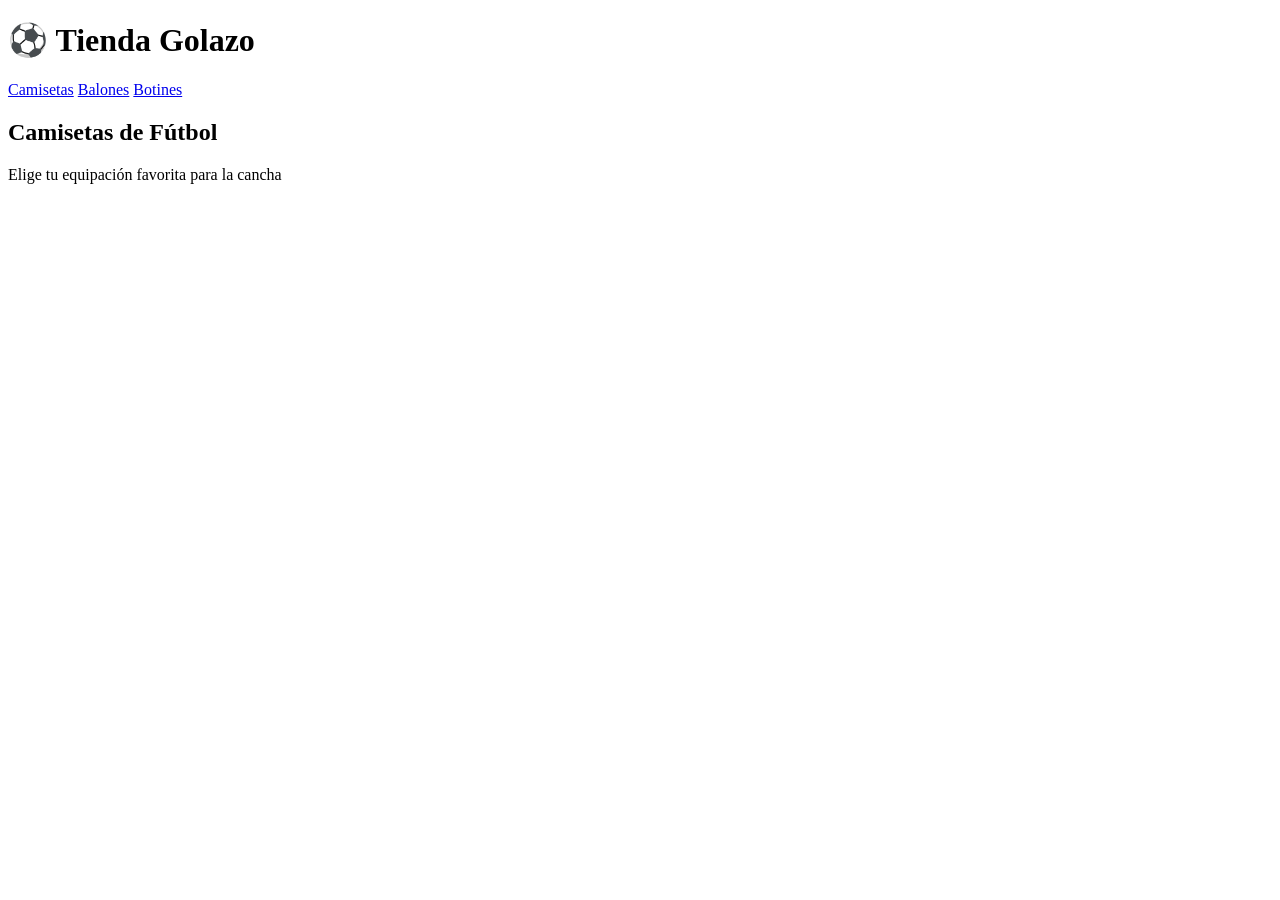
==== index.html @ 1a3caffe "inicio" ====
<!DOCTYPE html>
<html lang="es">
<head>
  <meta charset="UTF-8">
  <meta name="viewport" content="width=device-width, initial-scale=1.0">
  <title>Tienda Golazo - Camisetas</title>
  <link rel="stylesheet" href="style.css">
  <script src="app.js" defer></script>
</head>
<body>

  <!--barra denavegacion-->
  <header class="encabezado">
    <h1>⚽ Tienda Golazo</h1>
    <nav class="menu">
      <a href="index.html" class="activo">Camisetas</a>
      <a href="balones.html">Balones</a>
      <a href="botines.html">Botines</a>
    </nav>
  </header>

  <!--contenido principal:camisetas-->
  <main class="contenedor">
    <h2>Camisetas de Fútbol</h2>
    <p class="subtitulo">Elige tu equipación favorita para la cancha</p>
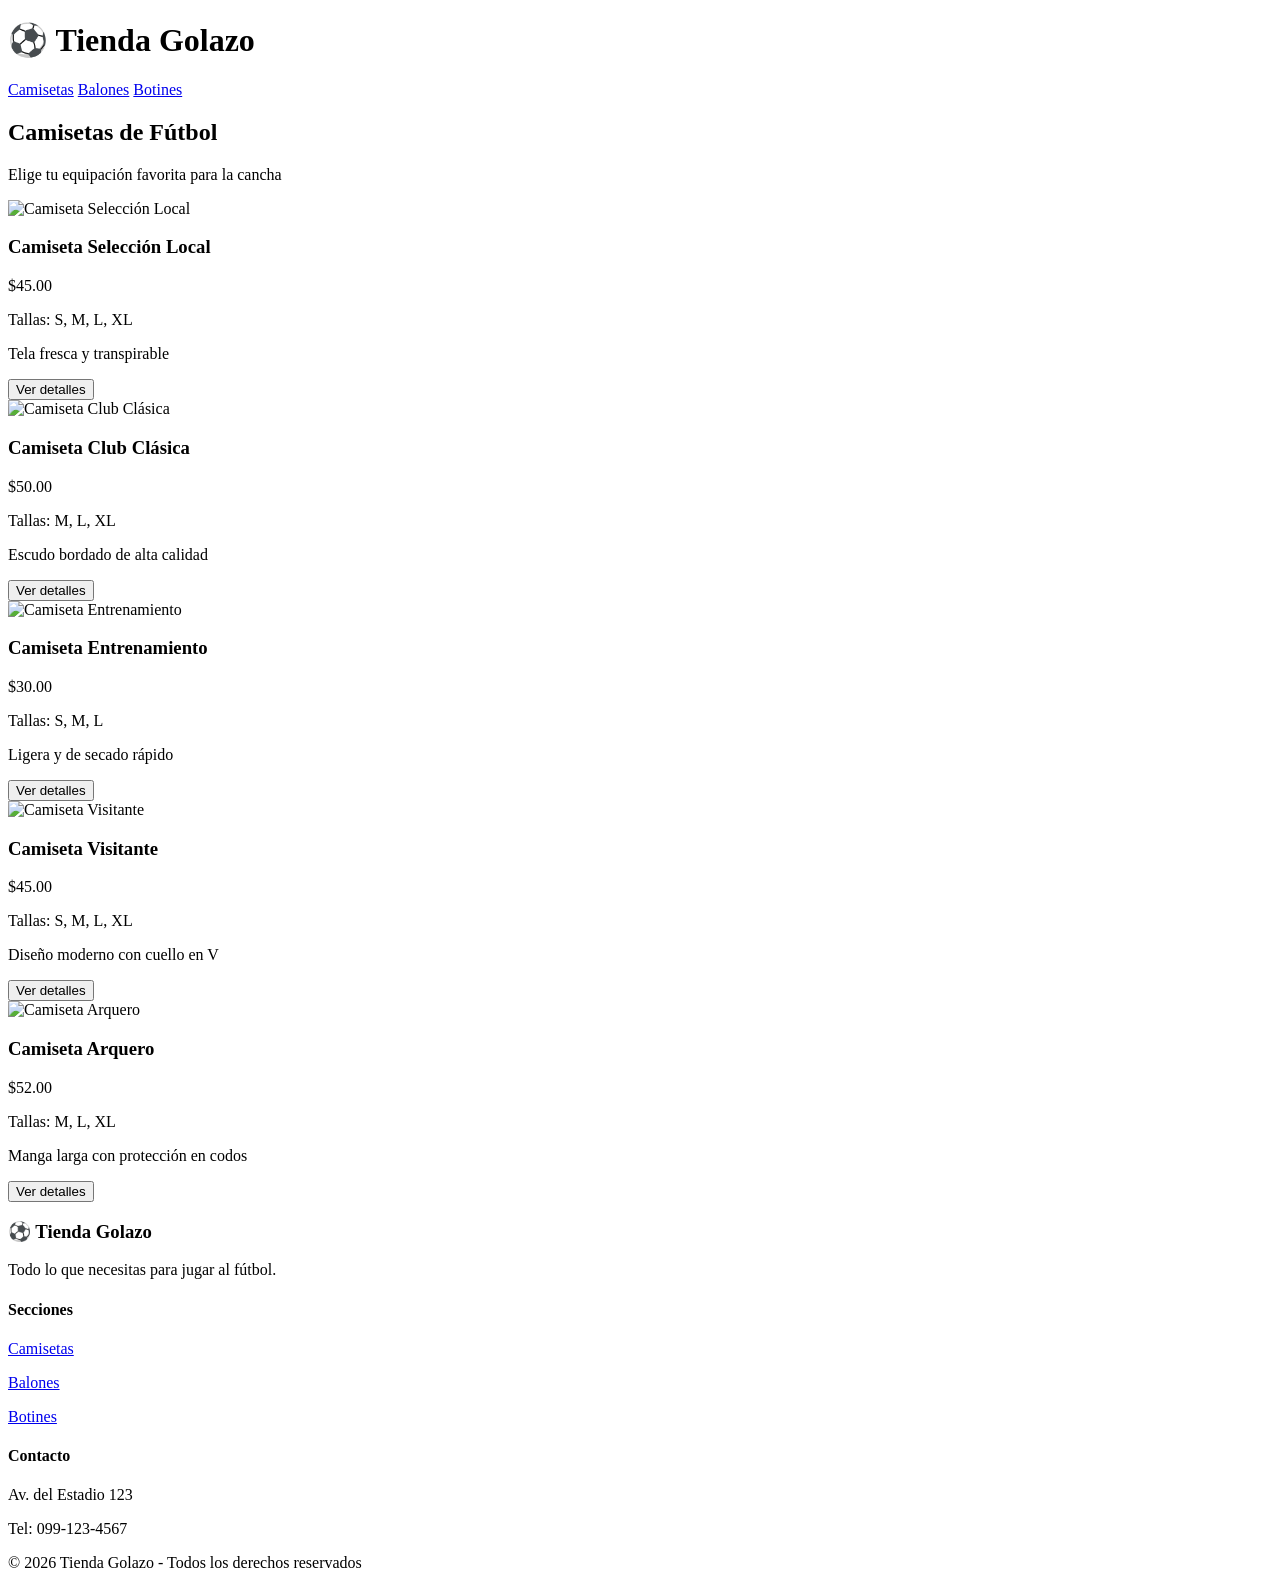
==== commit 8f836658: "index completo" ====
--- a/index.html
+++ b/index.html
@@ -23,3 +23,92 @@
   <main class="contenedor">
     <h2>Camisetas de Fútbol</h2>
     <p class="subtitulo">Elige tu equipación favorita para la cancha</p>
+
+    <section class="lista-productos">
+      <!--producto1-->
+      <div class="tarjeta">
+        <img src="img/camiseta1.jpg" alt="Camiseta Selección Local">
+        <h3>Camiseta Selección Local</h3>
+        <p class="precio">$45.00</p>
+        <div class="detalles">
+          <p>Tallas: S, M, L, XL</p>
+          <p>Tela fresca y transpirable</p>
+        </div>
+        <button class="boton-detalles" onclick="mostrarDetalles(this)">Ver detalles</button>
+      </div>
+
+      <!--producto2-->
+      <div class="tarjeta">
+        <img src="img/camiseta2.jpg" alt="Camiseta Club Clásica">
+        <h3>Camiseta Club Clásica</h3>
+        <p class="precio">$50.00</p>
+        <div class="detalles">
+          <p>Tallas: M, L, XL</p>
+          <p>Escudo bordado de alta calidad</p>
+        </div>
+        <button class="boton-detalles" onclick="mostrarDetalles(this)">Ver detalles</button>
+      </div>
+
+      <!--producto3-->
+      <div class="tarjeta">
+        <img src="img/camiseta3.jpg" alt="Camiseta Entrenamiento">
+        <h3>Camiseta Entrenamiento</h3>
+        <p class="precio">$30.00</p>
+        <div class="detalles">
+          <p>Tallas: S, M, L</p>
+          <p>Ligera y de secado rápido</p>
+        </div>
+        <button class="boton-detalles" onclick="mostrarDetalles(this)">Ver detalles</button>
+      </div>
+
+      <!--producto4-->
+      <div class="tarjeta">
+        <img src="img/camiseta4.jpg" alt="Camiseta Visitante">
+        <h3>Camiseta Visitante</h3>
+        <p class="precio">$45.00</p>
+        <div class="detalles">
+          <p>Tallas: S, M, L, XL</p>
+          <p>Diseño moderno con cuello en V</p>
+        </div>
+        <button class="boton-detalles" onclick="mostrarDetalles(this)">Ver detalles</button>
+      </div>
+
+      <!--producto5-->
+      <div class="tarjeta">
+        <img src="img/camiseta5.jpg" alt="Camiseta Arquero">
+        <h3>Camiseta Arquero</h3>
+        <p class="precio">$52.00</p>
+        <div class="detalles">
+          <p>Tallas: M, L, XL</p>
+          <p>Manga larga con protección en codos</p>
+        </div>
+        <button class="boton-detalles" onclick="mostrarDetalles(this)">Ver detalles</button>
+      </div>
+    </section>
+  </main>
+
+  <!--pie de pagina-->
+  <footer class="pie-pagina">
+    <div class="pie-contenido">
+      <div>
+        <h3>⚽ Tienda Golazo</h3>
+        <p>Todo lo que necesitas para jugar al fútbol.</p>
+      </div>
+      <div>
+        <h4>Secciones</h4>
+        <p><a href="index.html">Camisetas</a></p>
+        <p><a href="balones.html">Balones</a></p>
+        <p><a href="botines.html">Botines</a></p>
+      </div>
+      <div>
+        <h4>Contacto</h4>
+        <p>Av. del Estadio 123</p>
+        <p>Tel: 099-123-4567</p>
+      </div>
+    </div>
+    <p class="derechos">© 2026 Tienda Golazo - Todos los derechos reservados</p>
+  </footer>
+
+  <script src="script.js"></script>
+</body>
+</html>
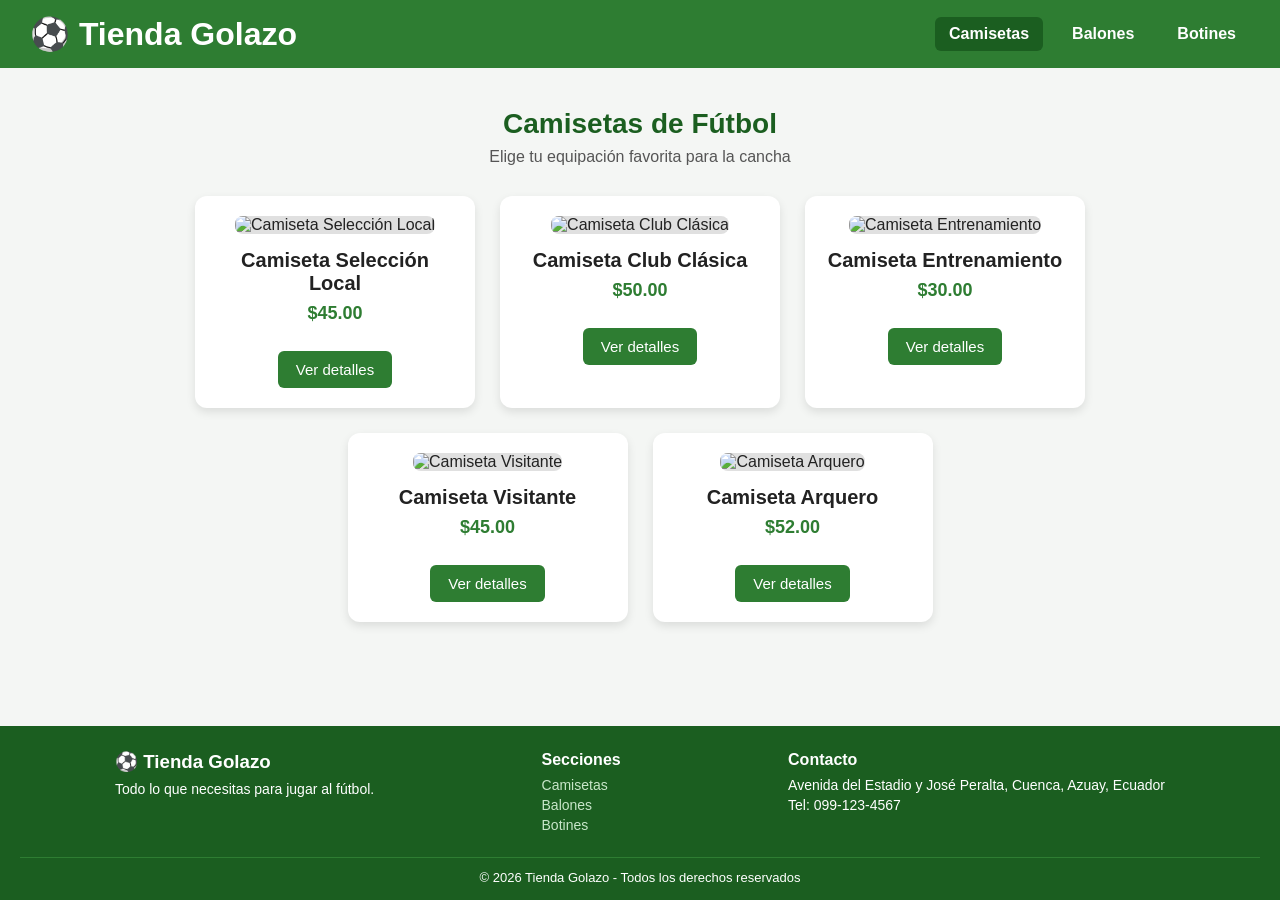
==== commit a6d130f8: "actualizacion" ====
--- a/index.html
+++ b/index.html
@@ -102,13 +102,11 @@
       </div>
       <div>
         <h4>Contacto</h4>
-        <p>Av. del Estadio 123</p>
+        <p>Avenida del Estadio y José Peralta, Cuenca, Azuay, Ecuador</p>
         <p>Tel: 099-123-4567</p>
       </div>
     </div>
     <p class="derechos">© 2026 Tienda Golazo - Todos los derechos reservados</p>
   </footer>
-
-  <script src="script.js"></script>
 </body>
 </html>
--- a/style.css
+++ b/style.css
@@ -0,0 +1,213 @@
+
+* {
+  margin: 0;
+  padding: 0;
+  box-sizing: border-box;
+  font-family: Arial, sans-serif;
+}
+
+body {
+  background-color: #f4f6f4;
+  color: #222222;
+  display: flex;
+  flex-direction: column;
+  min-height: 100vh;
+}
+
+.encabezado {
+  background-color: #2e7d32;
+  color: white;
+  padding: 15px 30px;
+  display: flex;
+  justify-content: space-between;
+  align-items: center;
+  flex-wrap: wrap;
+  gap: 10px;
+}
+
+.menu {
+  display: flex;
+  gap: 15px;
+}
+
+.menu a {
+  color: white;
+  text-decoration: none;
+  padding: 8px 14px;
+  border-radius: 6px;
+  font-weight: bold;
+  transition: background-color 0.3s ease;
+}
+
+.menu a:hover,
+.menu a.activo {
+  background-color: #1b5e20;
+}
+
+
+.contenedor {
+  flex: 1;
+  max-width: 1050px;
+  width: 100%;
+  margin: 0 auto;
+  padding: 40px 20px;
+  text-align: center;
+}
+
+.contenedor h2 {
+  font-size: 28px;
+  color: #1b5e20;
+  margin-bottom: 8px;
+  animation: aparecer 0.6s ease;
+}
+
+.subtitulo {
+  color: #555555;
+  margin-bottom: 30px;
+  animation: aparecer 0.6s ease;
+}
+
+
+.lista-productos {
+  display: flex;
+  justify-content: center;
+  gap: 25px;
+  flex-wrap: wrap;
+}
+
+.tarjeta {
+  background-color: white;
+  width: 280px;
+  padding: 20px;
+  border-radius: 12px;
+  box-shadow: 0 4px 10px rgba(0, 0, 0, 0.1);
+  animation: aparecer 0.6s ease;
+  transition: transform 0.3s ease, box-shadow 0.3s ease;
+}
+
+
+.tarjeta:hover {
+  transform: translateY(-8px);
+  box-shadow: 0 8px 18px rgba(0, 0, 0, 0.18);
+}
+
+
+.tarjeta img {
+  width: 100%;
+  height: 180px;
+  object-fit: cover;
+  border-radius: 8px;
+  margin-bottom: 15px;
+  background-color: #e0e0e0;
+  transition: transform 0.3s ease;
+}
+
+.tarjeta:hover img {
+  transform: scale(1.04);
+}
+
+.tarjeta h3 {
+  font-size: 20px;
+  margin-bottom: 8px;
+}
+
+.precio {
+  font-size: 18px;
+  font-weight: bold;
+  color: #2e7d32;
+  margin-bottom: 15px;
+}
+
+
+.detalles {
+  max-height: 0;
+  overflow: hidden;
+  opacity: 0;
+  padding: 0 10px;
+  margin-bottom: 12px;
+  background-color: #e8f5e9;
+  border-radius: 8px;
+  font-size: 14px;
+  transition: max-height 0.4s ease, opacity 0.4s ease, padding 0.4s ease;
+}
+
+.detalles.mostrar {
+  max-height: 120px;
+  opacity: 1;
+  padding: 10px;
+}
+
+
+.boton-detalles {
+  background-color: #2e7d32;
+  color: white;
+  border: none;
+  padding: 10px 18px;
+  border-radius: 6px;
+  cursor: pointer;
+  font-size: 15px;
+  transition: background-color 0.3s ease, transform 0.2s ease;
+}
+
+.boton-detalles:hover {
+  background-color: #1b5e20;
+}
+
+.boton-detalles:active {
+  transform: scale(0.95);
+}
+
+
+.pie-pagina {
+  background-color: #1b5e20;
+  color: white;
+  padding: 25px 20px 15px;
+  margin-top: 40px;
+}
+
+.pie-contenido {
+  max-width: 1050px;
+  margin: 0 auto 20px;
+  display: flex;
+  justify-content: space-between;
+  flex-wrap: wrap;
+  gap: 20px;
+}
+
+.pie-contenido h3,
+.pie-contenido h4 {
+  margin-bottom: 8px;
+}
+
+.pie-contenido p {
+  font-size: 14px;
+  margin-bottom: 4px;
+}
+
+.pie-contenido a {
+  color: #c8e6c9;
+  text-decoration: none;
+}
+
+.pie-contenido a:hover {
+  text-decoration: underline;
+}
+
+.derechos {
+  text-align: center;
+  font-size: 13px;
+  border-top: 1px solid #2e7d32;
+  padding-top: 12px;
+}
+
+
+@keyframes aparecer {
+  from {
+    opacity: 0;
+    transform: translateY(20px);
+  }
+  to {
+    opacity: 1;
+    transform: translateY(0);
+  }
+}
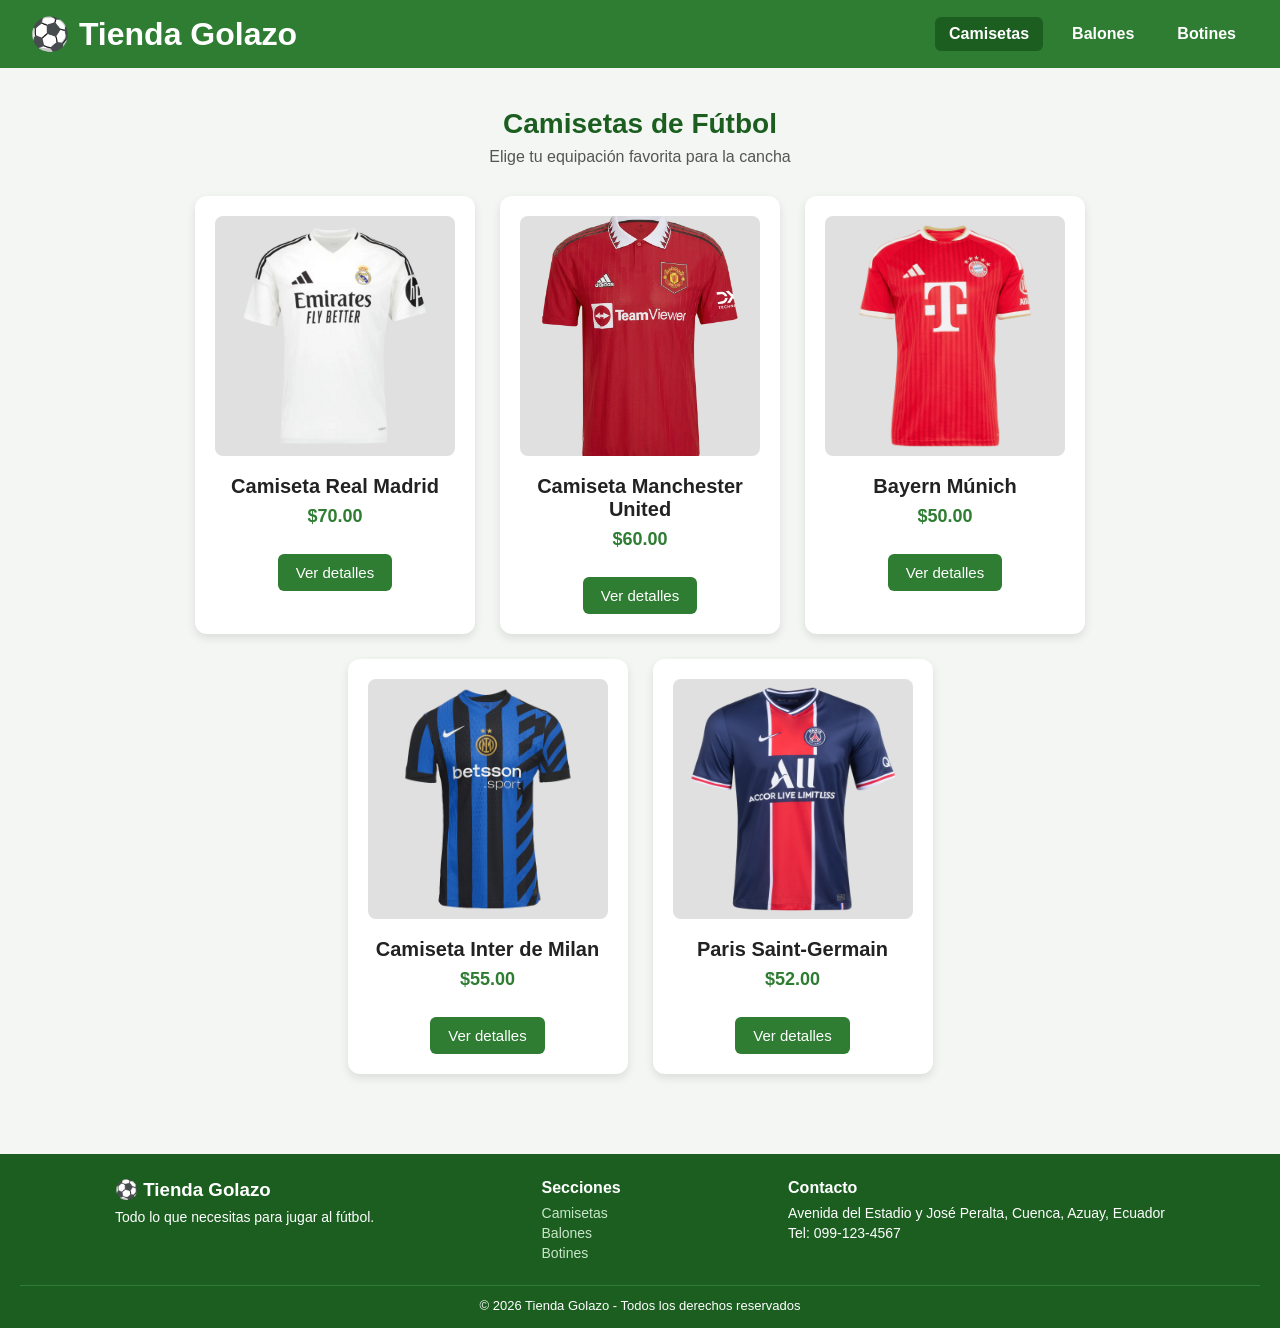
==== commit 5ff64b05: "adicion de imagenes" ====
--- a/index.html
+++ b/index.html
@@ -27,60 +27,60 @@
     <section class="lista-productos">
       <!--producto1-->
       <div class="tarjeta">
-        <img src="img/camiseta1.jpg" alt="Camiseta Selección Local">
-        <h3>Camiseta Selección Local</h3>
-        <p class="precio">$45.00</p>
+        <img src="img/real_madrid.png" alt="Camiseta Selección Local">
+        <h3>Camiseta Real Madrid</h3>
+        <p class="precio">$70.00</p>
         <div class="detalles">
           <p>Tallas: S, M, L, XL</p>
-          <p>Tela fresca y transpirable</p>
+          <p>Camiseta de local</p>
         </div>
         <button class="boton-detalles" onclick="mostrarDetalles(this)">Ver detalles</button>
       </div>
 
       <!--producto2-->
       <div class="tarjeta">
-        <img src="img/camiseta2.jpg" alt="Camiseta Club Clásica">
-        <h3>Camiseta Club Clásica</h3>
-        <p class="precio">$50.00</p>
+        <img src="img/manchester_united.webp" alt="Camiseta Club Clásica">
+        <h3>Camiseta Manchester United</h3>
+        <p class="precio">$60.00</p>
         <div class="detalles">
           <p>Tallas: M, L, XL</p>
-          <p>Escudo bordado de alta calidad</p>
+          <p>Camiseta de local</p>
         </div>
         <button class="boton-detalles" onclick="mostrarDetalles(this)">Ver detalles</button>
       </div>
 
       <!--producto3-->
       <div class="tarjeta">
-        <img src="img/camiseta3.jpg" alt="Camiseta Entrenamiento">
-        <h3>Camiseta Entrenamiento</h3>
-        <p class="precio">$30.00</p>
+        <img src="img/bayern.png" alt="Camiseta Entrenamiento">
+        <h3>Bayern Múnich</h3>
+        <p class="precio">$50.00</p>
         <div class="detalles">
           <p>Tallas: S, M, L</p>
-          <p>Ligera y de secado rápido</p>
+          <p>Camiseta de local</p>
         </div>
         <button class="boton-detalles" onclick="mostrarDetalles(this)">Ver detalles</button>
       </div>
 
       <!--producto4-->
       <div class="tarjeta">
-        <img src="img/camiseta4.jpg" alt="Camiseta Visitante">
-        <h3>Camiseta Visitante</h3>
-        <p class="precio">$45.00</p>
+        <img src="img/inter_milan.png" alt="Camiseta Visitante">
+        <h3>Camiseta Inter de Milan</h3>
+        <p class="precio">$55.00</p>
         <div class="detalles">
           <p>Tallas: S, M, L, XL</p>
-          <p>Diseño moderno con cuello en V</p>
+          <p>Camiseta de local</p>
         </div>
         <button class="boton-detalles" onclick="mostrarDetalles(this)">Ver detalles</button>
       </div>
 
       <!--producto5-->
       <div class="tarjeta">
-        <img src="img/camiseta5.jpg" alt="Camiseta Arquero">
-        <h3>Camiseta Arquero</h3>
+        <img src="img/psg.png" alt="Camiseta Arquero">
+        <h3>Paris Saint-Germain</h3>
         <p class="precio">$52.00</p>
         <div class="detalles">
           <p>Tallas: M, L, XL</p>
-          <p>Manga larga con protección en codos</p>
+          <p>Camiseta de local</p>
         </div>
         <button class="boton-detalles" onclick="mostrarDetalles(this)">Ver detalles</button>
       </div>
--- a/style.css
+++ b/style.css
@@ -94,7 +94,7 @@
 
 .tarjeta img {
   width: 100%;
-  height: 180px;
+  height: 240px;
   object-fit: cover;
   border-radius: 8px;
   margin-bottom: 15px;
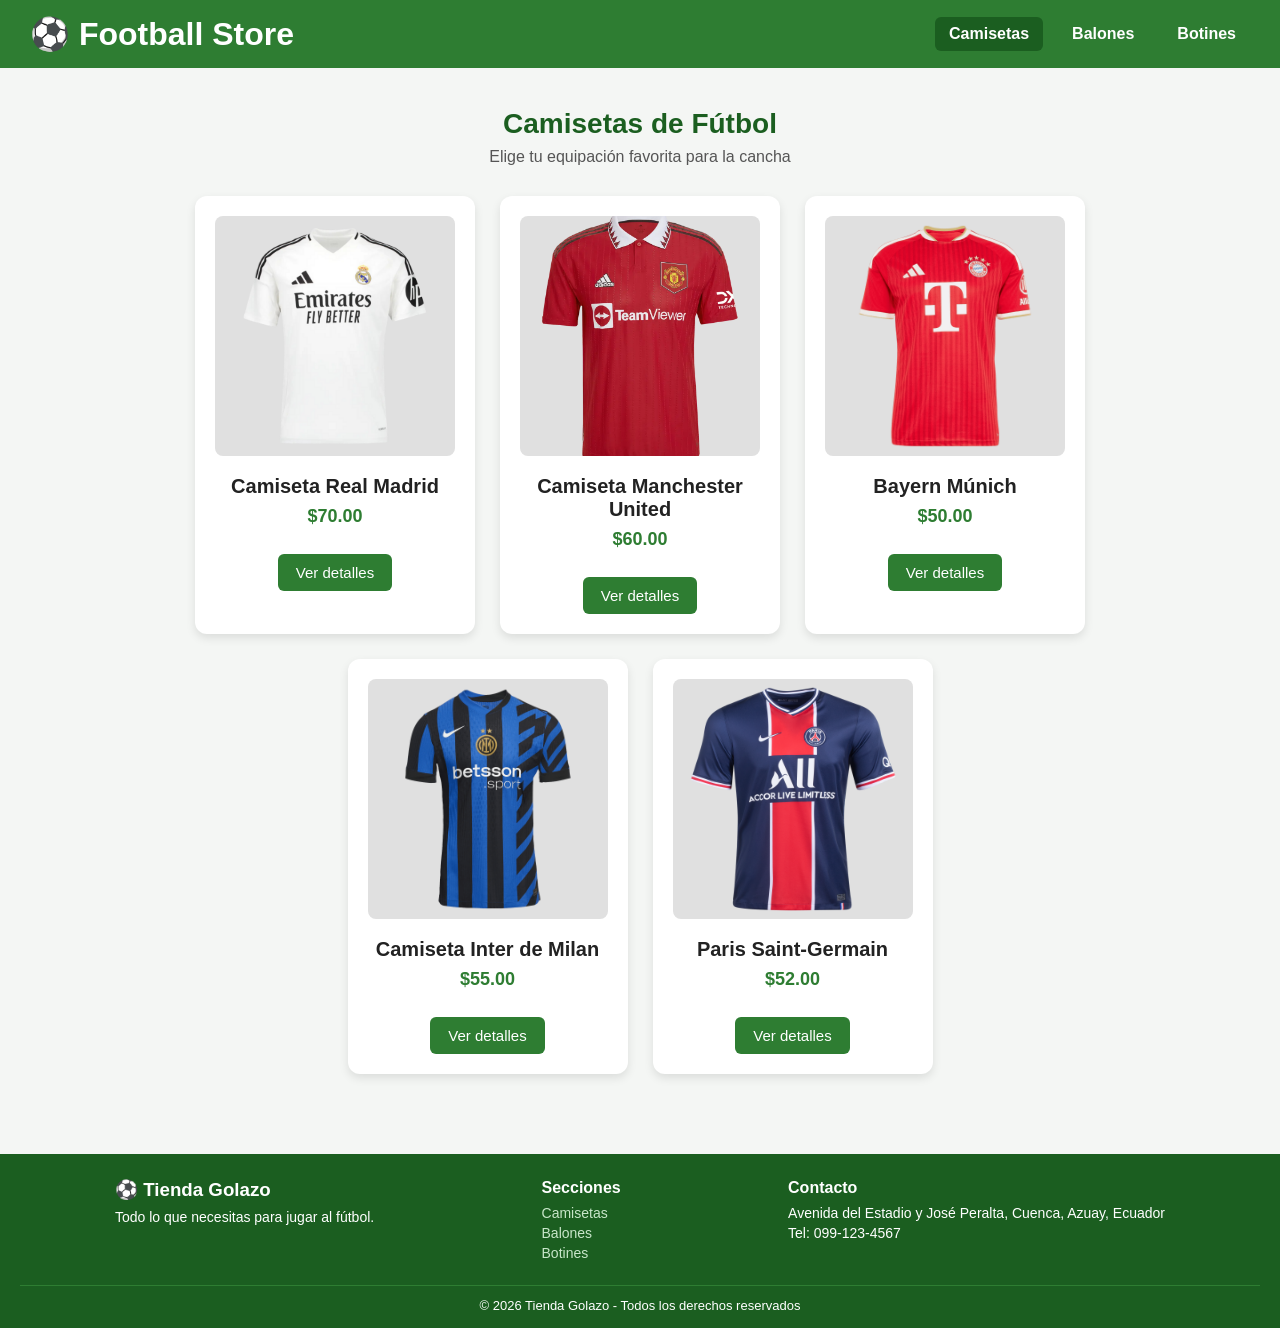
==== commit 864536dc: "adicion de imagenes" ====
--- a/index.html
+++ b/index.html
@@ -3,7 +3,7 @@
 <head>
   <meta charset="UTF-8">
   <meta name="viewport" content="width=device-width, initial-scale=1.0">
-  <title>Tienda Golazo - Camisetas</title>
+  <title>Football Sotre - Camisetas</title>
   <link rel="stylesheet" href="style.css">
   <script src="app.js" defer></script>
 </head>
@@ -11,7 +11,7 @@
 
   <!--barra denavegacion-->
   <header class="encabezado">
-    <h1>⚽ Tienda Golazo</h1>
+    <h1>⚽ Football Store</h1>
     <nav class="menu">
       <a href="index.html" class="activo">Camisetas</a>
       <a href="balones.html">Balones</a>
